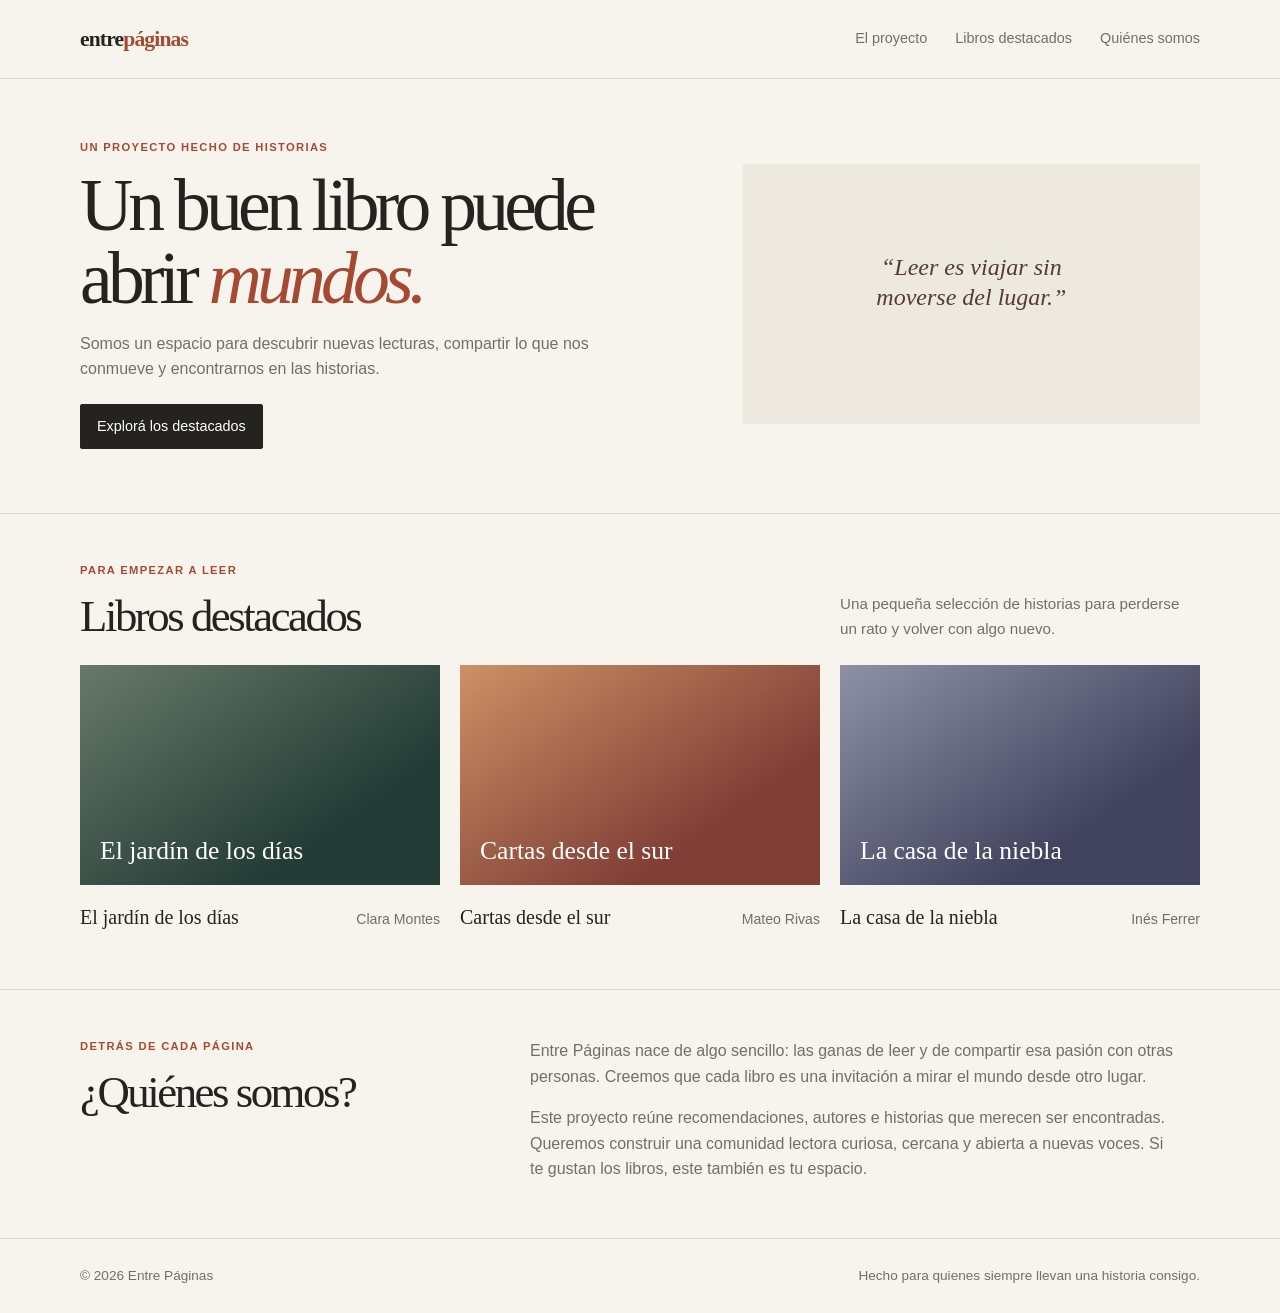
==== index.html @ 8f95ae33 "Add index.html Initial commit of the index.html file containing the structure and styling for the En" ====
<!DOCTYPE html>
<html lang="es">
<head>
  <meta charset="UTF-8">
  <meta name="viewport" content="width=device-width, initial-scale=1.0">
  <meta name="description" content="Conocé Entre Páginas: un proyecto para descubrir historias, compartir lecturas y encontrar tu próximo libro favorito.">
  <title>Entre Páginas — historias para encontrarnos</title>
  <style>
    :root {
      color-scheme: light;
      --paper: #f7f4ee;
      --ink: #24231f;
      --muted: #716f68;
      --accent: #a64932;
      --line: #ded9cf;
      --serif: Georgia, "Times New Roman", serif;
    }

    * { box-sizing: border-box; }

    html { scroll-behavior: smooth; }

    body {
      margin: 0;
      background: var(--paper);
      color: var(--ink);
      font-family: Arial, Helvetica, sans-serif;
      line-height: 1.6;
    }

    a { color: inherit; }

    .wrap {
      width: min(1120px, calc(100% - 48px));
      margin-inline: auto;
    }

    header {
      border-bottom: 1px solid var(--line);
    }

    .navigation {
      min-height: 78px;
      display: flex;
      align-items: center;
      justify-content: space-between;
      gap: 24px;
    }

    .brand {
      font-family: var(--serif);
      font-size: 1.35rem;
      font-weight: 700;
      letter-spacing: -0.04em;
      text-decoration: none;
    }

    .brand span { color: var(--accent); }

    nav {
      display: flex;
      align-items: center;
      gap: 28px;
    }

    nav a {
      color: var(--muted);
      font-size: 0.9rem;
      text-decoration: none;
    }

    nav a:hover, nav a:focus-visible { color: var(--accent); }

    .hero {
      display: grid;
      grid-template-columns: 1.15fr 0.85fr;
      align-items: center;
      gap: 44px;
      padding-block: 60px 64px;
    }

    .eyebrow {
      margin: 0 0 12px;
      color: var(--accent);
      font-size: 0.7rem;
      font-weight: 700;
      letter-spacing: 0.12em;
      text-transform: uppercase;
    }

    h1, h2, h3, p { margin-top: 0; }

    h1, h2, .book-title {
      font-family: var(--serif);
      font-weight: 400;
    }

    h1 {
      max-width: 650px;
      margin-bottom: 16px;
      font-size: clamp(2.8rem, 6vw, 4.6rem);
      letter-spacing: -0.065em;
      line-height: 0.99;
    }

    h1 em { color: var(--accent); font-weight: 400; }

    .hero-copy {
      max-width: 510px;
      margin-bottom: 22px;
      color: var(--muted);
      font-size: 1rem;
    }

    .button {
      display: inline-block;
      padding: 10px 16px;
      border: 1px solid var(--ink);
      border-radius: 2px;
      background: var(--ink);
      color: white;
      font-size: 0.9rem;
      text-decoration: none;
      transition: background 160ms ease, color 160ms ease;
    }

    .button:hover, .button:focus-visible {
      background: transparent;
      color: var(--ink);
    }

    .hero-art {
      position: relative;
      display: grid;
      min-height: 260px;
      place-items: center;
      overflow: hidden;
      background: #eee9df;
    }

    .hero-quote {
      z-index: 1;
      max-width: 230px;
      color: #533c30;
      font-family: var(--serif);
      font-size: 1.5rem;
      font-style: italic;
      line-height: 1.25;
      text-align: center;
    }

    .section {
      padding-block: 48px 56px;
      border-top: 1px solid var(--line);
    }

    .section-heading {
      display: flex;
      align-items: end;
      justify-content: space-between;
      gap: 24px;
      margin-bottom: 24px;
    }

    h2 {
      margin-bottom: 0;
      font-size: clamp(2rem, 3.5vw, 2.8rem);
      letter-spacing: -0.055em;
      line-height: 1.1;
    }

    .section-note {
      max-width: 360px;
      margin: 0;
      color: var(--muted);
      font-size: 0.95rem;
    }

    .books {
      display: grid;
      grid-template-columns: repeat(3, 1fr);
      gap: 20px;
    }

    .book-card { min-width: 0; }

    .book-cover {
      display: flex;
      min-height: 220px;
      align-items: end;
      padding: 20px;
      color: white;
    }

    .cover-one { background: linear-gradient(145deg, #67796a, #243c36 72%); }
    .cover-two { background: linear-gradient(145deg, #cc9165, #803e36 72%); }
    .cover-three { background: linear-gradient(145deg, #8e91a6, #41425d 72%); }

    .cover-label {
      max-width: 230px;
      margin: 0;
      font-family: var(--serif);
      font-size: 1.6rem;
      line-height: 1.05;
    }

    .book-info {
      display: flex;
      align-items: baseline;
      justify-content: space-between;
      gap: 12px;
      padding-top: 16px;
    }

    .book-title {
      margin: 0;
      font-size: 1.25rem;
    }

    .book-author {
      margin: 0;
      color: var(--muted);
      font-size: 0.88rem;
      text-align: right;
    }

    .about {
      display: grid;
      grid-template-columns: 0.75fr 1.25fr;
      gap: 48px;
      align-items: start;
    }

    .about-copy {
      max-width: 650px;
      color: var(--muted);
      font-size: 1rem;
    }

    .about-copy p:last-child { margin-bottom: 0; }

    footer {
      padding-block: 26px;
      border-top: 1px solid var(--line);
      color: var(--muted);
      font-size: 0.85rem;
    }

    .footer-inner {
      display: flex;
      justify-content: space-between;
      gap: 20px;
    }

    @media (max-width: 720px) {
      .wrap { width: min(100% - 36px, 560px); }
      .navigation { min-height: 70px; align-items: flex-start; padding-block: 18px; }
      nav { justify-content: flex-end; flex-wrap: wrap; gap: 8px 16px; }
      nav a { font-size: 0.82rem; }
      .hero { grid-template-columns: 1fr; gap: 28px; padding-block: 48px 52px; }
      .hero-art { min-height: 220px; }
      .section { padding-block: 42px; }
      .section-heading { align-items: flex-start; flex-direction: column; }
      .books { grid-template-columns: 1fr; gap: 34px; }
      .book-cover { min-height: 240px; }
      .about { grid-template-columns: 1fr; gap: 18px; }
    }

    @media (max-width: 420px) {
      .navigation { flex-direction: column; gap: 12px; }
      nav { justify-content: flex-start; }
      .footer-inner { flex-direction: column; gap: 4px; }
    }
  </style>
</head>
<body>
  <header>
    <div class="wrap navigation">
      <a class="brand" href="#" aria-label="Entre Páginas, inicio">entre<span>páginas</span></a>
      <nav aria-label="Navegación principal">
        <a href="#proyecto">El proyecto</a>
        <a href="#destacados">Libros destacados</a>
        <a href="#nosotros">Quiénes somos</a>
      </nav>
    </div>
  </header>

  <main>
    <section class="wrap hero" id="proyecto">
      <div>
        <p class="eyebrow">Un proyecto hecho de historias</p>
        <h1>Un buen libro puede abrir <em>mundos.</em></h1>
        <p class="hero-copy">Somos un espacio para descubrir nuevas lecturas, compartir lo que nos conmueve y encontrarnos en las historias.</p>
        <a class="button" href="#destacados">Explorá los destacados</a>
      </div>
      <div class="hero-art" aria-label="Ilustración decorativa con una frase sobre la lectura" role="img">
        <p class="hero-quote">“Leer es viajar sin moverse del lugar.”</p>
      </div>
    </section>

    <section class="section" id="destacados">
      <div class="wrap">
        <div class="section-heading">
          <div>
            <p class="eyebrow">Para empezar a leer</p>
            <h2>Libros destacados</h2>
          </div>
          <p class="section-note">Una pequeña selección de historias para perderse un rato y volver con algo nuevo.</p>
        </div>
        <div class="books">
          <article class="book-card">
            <div class="book-cover cover-one" role="img" aria-label="Portada ilustrativa en tonos verdes">
              <p class="cover-label">El jardín de los días</p>
            </div>
            <div class="book-info">
              <h3 class="book-title">El jardín de los días</h3>
              <p class="book-author">Clara Montes</p>
            </div>
          </article>
          <article class="book-card">
            <div class="book-cover cover-two" role="img" aria-label="Portada ilustrativa en tonos terracota">
              <p class="cover-label">Cartas desde el sur</p>
            </div>
            <div class="book-info">
              <h3 class="book-title">Cartas desde el sur</h3>
              <p class="book-author">Mateo Rivas</p>
            </div>
          </article>
          <article class="book-card">
            <div class="book-cover cover-three" role="img" aria-label="Portada ilustrativa en tonos violetas">
              <p class="cover-label">La casa de la niebla</p>
            </div>
            <div class="book-info">
              <h3 class="book-title">La casa de la niebla</h3>
              <p class="book-author">Inés Ferrer</p>
            </div>
          </article>
        </div>
      </div>
    </section>

    <section class="section" id="nosotros">
      <div class="wrap about">
        <div>
          <p class="eyebrow">Detrás de cada página</p>
          <h2>¿Quiénes somos?</h2>
        </div>
        <div class="about-copy">
          <p>Entre Páginas nace de algo sencillo: las ganas de leer y de compartir esa pasión con otras personas. Creemos que cada libro es una invitación a mirar el mundo desde otro lugar.</p>
          <p>Este proyecto reúne recomendaciones, autores e historias que merecen ser encontradas. Queremos construir una comunidad lectora curiosa, cercana y abierta a nuevas voces. Si te gustan los libros, este también es tu espacio.</p>
        </div>
      </div>
    </section>
  </main>

  <footer>
    <div class="wrap footer-inner">
      <span>© 2026 Entre Páginas</span>
      <span>Hecho para quienes siempre llevan una historia consigo.</span>
    </div>
  </footer>
</body>
</html>
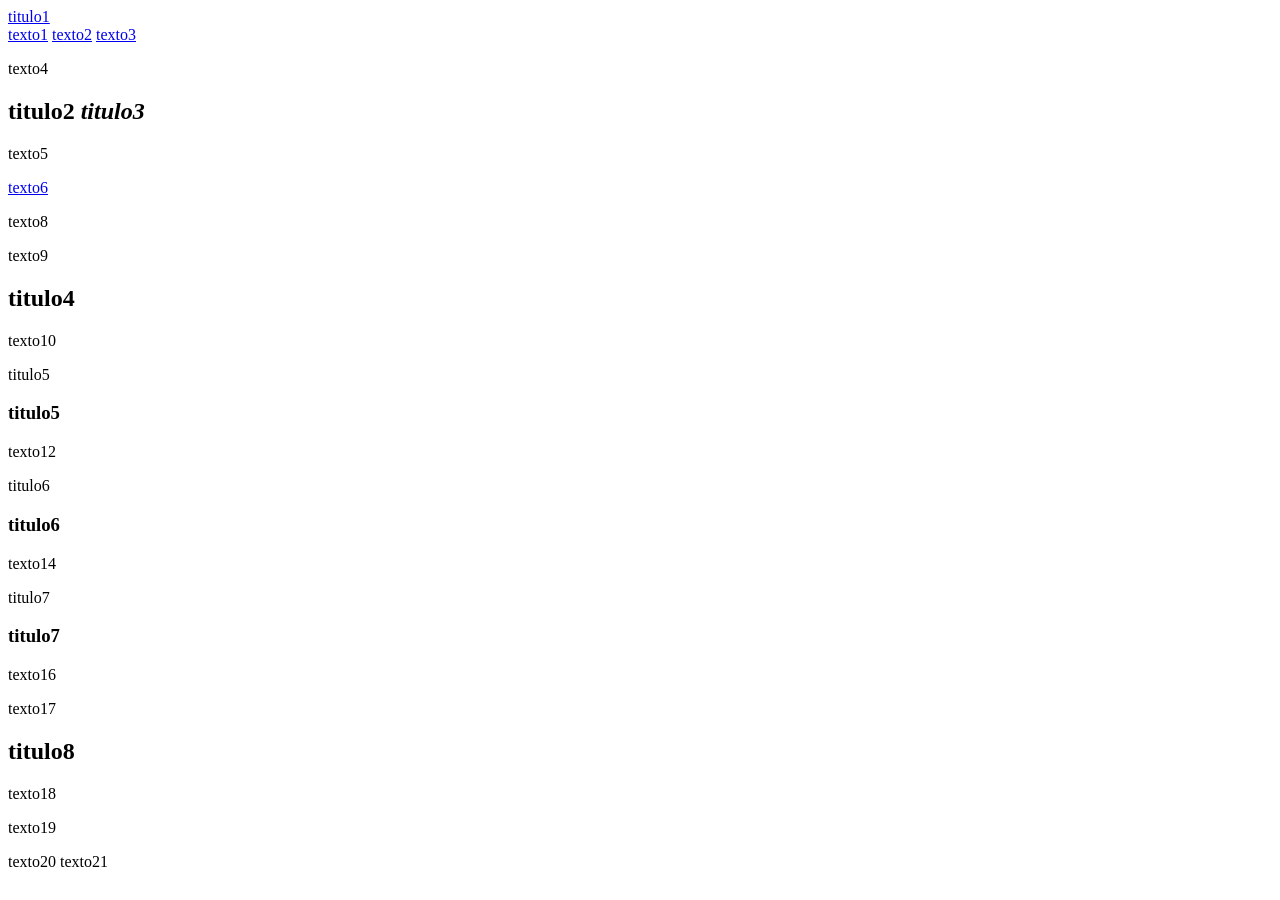
==== commit c60cef7d: "Update index.html with new content and styles" ====
--- a/index.html
+++ b/index.html
@@ -3,284 +3,18 @@
 <head>
   <meta charset="UTF-8">
   <meta name="viewport" content="width=device-width, initial-scale=1.0">
-  <meta name="description" content="Conocé Entre Páginas: un proyecto para descubrir historias, compartir lecturas y encontrar tu próximo libro favorito.">
-  <title>Entre Páginas — historias para encontrarnos</title>
-  <style>
-    :root {
-      color-scheme: light;
-      --paper: #f7f4ee;
-      --ink: #24231f;
-      --muted: #716f68;
-      --accent: #a64932;
-      --line: #ded9cf;
-      --serif: Georgia, "Times New Roman", serif;
-    }
-
-    * { box-sizing: border-box; }
-
-    html { scroll-behavior: smooth; }
-
-    body {
-      margin: 0;
-      background: var(--paper);
-      color: var(--ink);
-      font-family: Arial, Helvetica, sans-serif;
-      line-height: 1.6;
-    }
-
-    a { color: inherit; }
-
-    .wrap {
-      width: min(1120px, calc(100% - 48px));
-      margin-inline: auto;
-    }
-
-    header {
-      border-bottom: 1px solid var(--line);
-    }
-
-    .navigation {
-      min-height: 78px;
-      display: flex;
-      align-items: center;
-      justify-content: space-between;
-      gap: 24px;
-    }
-
-    .brand {
-      font-family: var(--serif);
-      font-size: 1.35rem;
-      font-weight: 700;
-      letter-spacing: -0.04em;
-      text-decoration: none;
-    }
-
-    .brand span { color: var(--accent); }
-
-    nav {
-      display: flex;
-      align-items: center;
-      gap: 28px;
-    }
-
-    nav a {
-      color: var(--muted);
-      font-size: 0.9rem;
-      text-decoration: none;
-    }
-
-    nav a:hover, nav a:focus-visible { color: var(--accent); }
-
-    .hero {
-      display: grid;
-      grid-template-columns: 1.15fr 0.85fr;
-      align-items: center;
-      gap: 44px;
-      padding-block: 60px 64px;
-    }
-
-    .eyebrow {
-      margin: 0 0 12px;
-      color: var(--accent);
-      font-size: 0.7rem;
-      font-weight: 700;
-      letter-spacing: 0.12em;
-      text-transform: uppercase;
-    }
-
-    h1, h2, h3, p { margin-top: 0; }
-
-    h1, h2, .book-title {
-      font-family: var(--serif);
-      font-weight: 400;
-    }
-
-    h1 {
-      max-width: 650px;
-      margin-bottom: 16px;
-      font-size: clamp(2.8rem, 6vw, 4.6rem);
-      letter-spacing: -0.065em;
-      line-height: 0.99;
-    }
-
-    h1 em { color: var(--accent); font-weight: 400; }
-
-    .hero-copy {
-      max-width: 510px;
-      margin-bottom: 22px;
-      color: var(--muted);
-      font-size: 1rem;
-    }
-
-    .button {
-      display: inline-block;
-      padding: 10px 16px;
-      border: 1px solid var(--ink);
-      border-radius: 2px;
-      background: var(--ink);
-      color: white;
-      font-size: 0.9rem;
-      text-decoration: none;
-      transition: background 160ms ease, color 160ms ease;
-    }
-
-    .button:hover, .button:focus-visible {
-      background: transparent;
-      color: var(--ink);
-    }
-
-    .hero-art {
-      position: relative;
-      display: grid;
-      min-height: 260px;
-      place-items: center;
-      overflow: hidden;
-      background: #eee9df;
-    }
-
-    .hero-quote {
-      z-index: 1;
-      max-width: 230px;
-      color: #533c30;
-      font-family: var(--serif);
-      font-size: 1.5rem;
-      font-style: italic;
-      line-height: 1.25;
-      text-align: center;
-    }
-
-    .section {
-      padding-block: 48px 56px;
-      border-top: 1px solid var(--line);
-    }
-
-    .section-heading {
-      display: flex;
-      align-items: end;
-      justify-content: space-between;
-      gap: 24px;
-      margin-bottom: 24px;
-    }
-
-    h2 {
-      margin-bottom: 0;
-      font-size: clamp(2rem, 3.5vw, 2.8rem);
-      letter-spacing: -0.055em;
-      line-height: 1.1;
-    }
-
-    .section-note {
-      max-width: 360px;
-      margin: 0;
-      color: var(--muted);
-      font-size: 0.95rem;
-    }
-
-    .books {
-      display: grid;
-      grid-template-columns: repeat(3, 1fr);
-      gap: 20px;
-    }
-
-    .book-card { min-width: 0; }
-
-    .book-cover {
-      display: flex;
-      min-height: 220px;
-      align-items: end;
-      padding: 20px;
-      color: white;
-    }
-
-    .cover-one { background: linear-gradient(145deg, #67796a, #243c36 72%); }
-    .cover-two { background: linear-gradient(145deg, #cc9165, #803e36 72%); }
-    .cover-three { background: linear-gradient(145deg, #8e91a6, #41425d 72%); }
-
-    .cover-label {
-      max-width: 230px;
-      margin: 0;
-      font-family: var(--serif);
-      font-size: 1.6rem;
-      line-height: 1.05;
-    }
-
-    .book-info {
-      display: flex;
-      align-items: baseline;
-      justify-content: space-between;
-      gap: 12px;
-      padding-top: 16px;
-    }
-
-    .book-title {
-      margin: 0;
-      font-size: 1.25rem;
-    }
-
-    .book-author {
-      margin: 0;
-      color: var(--muted);
-      font-size: 0.88rem;
-      text-align: right;
-    }
-
-    .about {
-      display: grid;
-      grid-template-columns: 0.75fr 1.25fr;
-      gap: 48px;
-      align-items: start;
-    }
-
-    .about-copy {
-      max-width: 650px;
-      color: var(--muted);
-      font-size: 1rem;
-    }
-
-    .about-copy p:last-child { margin-bottom: 0; }
-
-    footer {
-      padding-block: 26px;
-      border-top: 1px solid var(--line);
-      color: var(--muted);
-      font-size: 0.85rem;
-    }
-
-    .footer-inner {
-      display: flex;
-      justify-content: space-between;
-      gap: 20px;
-    }
-
-    @media (max-width: 720px) {
-      .wrap { width: min(100% - 36px, 560px); }
-      .navigation { min-height: 70px; align-items: flex-start; padding-block: 18px; }
-      nav { justify-content: flex-end; flex-wrap: wrap; gap: 8px 16px; }
-      nav a { font-size: 0.82rem; }
-      .hero { grid-template-columns: 1fr; gap: 28px; padding-block: 48px 52px; }
-      .hero-art { min-height: 220px; }
-      .section { padding-block: 42px; }
-      .section-heading { align-items: flex-start; flex-direction: column; }
-      .books { grid-template-columns: 1fr; gap: 34px; }
-      .book-cover { min-height: 240px; }
-      .about { grid-template-columns: 1fr; gap: 18px; }
-    }
-
-    @media (max-width: 420px) {
-      .navigation { flex-direction: column; gap: 12px; }
-      nav { justify-content: flex-start; }
-      .footer-inner { flex-direction: column; gap: 4px; }
-    }
-  </style>
+  <meta name="description" content="texto1">
+  <title>titulo1</title>
+  <link rel="stylesheet" href="styles.css">
 </head>
 <body>
   <header>
     <div class="wrap navigation">
-      <a class="brand" href="#" aria-label="Entre Páginas, inicio">entre<span>páginas</span></a>
+      <a class="brand" href="#" aria-label="titulo1, inicio">titulo1</a>
       <nav aria-label="Navegación principal">
-        <a href="#proyecto">El proyecto</a>
-        <a href="#destacados">Libros destacados</a>
-        <a href="#nosotros">Quiénes somos</a>
+        <a href="#proyecto">texto1</a>
+        <a href="#destacados">texto2</a>
+        <a href="#nosotros">texto3</a>
       </nav>
     </div>
   </header>
@@ -288,13 +22,13 @@
   <main>
     <section class="wrap hero" id="proyecto">
       <div>
-        <p class="eyebrow">Un proyecto hecho de historias</p>
-        <h1>Un buen libro puede abrir <em>mundos.</em></h1>
-        <p class="hero-copy">Somos un espacio para descubrir nuevas lecturas, compartir lo que nos conmueve y encontrarnos en las historias.</p>
-        <a class="button" href="#destacados">Explorá los destacados</a>
+        <p class="eyebrow">texto4</p>
+        <h1>titulo2 <em>titulo3</em></h1>
+        <p class="hero-copy">texto5</p>
+        <a class="button" href="#destacados">texto6</a>
       </div>
-      <div class="hero-art" aria-label="Ilustración decorativa con una frase sobre la lectura" role="img">
-        <p class="hero-quote">“Leer es viajar sin moverse del lugar.”</p>
+      <div class="hero-art" aria-label="texto7" role="img">
+        <p class="hero-quote">texto8</p>
       </div>
     </section>
 
@@ -302,37 +36,37 @@
       <div class="wrap">
         <div class="section-heading">
           <div>
-            <p class="eyebrow">Para empezar a leer</p>
-            <h2>Libros destacados</h2>
+            <p class="eyebrow">texto9</p>
+            <h2>titulo4</h2>
           </div>
-          <p class="section-note">Una pequeña selección de historias para perderse un rato y volver con algo nuevo.</p>
+          <p class="section-note">texto10</p>
         </div>
         <div class="books">
           <article class="book-card">
-            <div class="book-cover cover-one" role="img" aria-label="Portada ilustrativa en tonos verdes">
-              <p class="cover-label">El jardín de los días</p>
+            <div class="book-cover cover-one" role="img" aria-label="texto11">
+              <p class="cover-label">titulo5</p>
             </div>
             <div class="book-info">
-              <h3 class="book-title">El jardín de los días</h3>
-              <p class="book-author">Clara Montes</p>
+              <h3 class="book-title">titulo5</h3>
+              <p class="book-author">texto12</p>
             </div>
           </article>
           <article class="book-card">
-            <div class="book-cover cover-two" role="img" aria-label="Portada ilustrativa en tonos terracota">
-              <p class="cover-label">Cartas desde el sur</p>
+            <div class="book-cover cover-two" role="img" aria-label="texto13">
+              <p class="cover-label">titulo6</p>
             </div>
             <div class="book-info">
-              <h3 class="book-title">Cartas desde el sur</h3>
-              <p class="book-author">Mateo Rivas</p>
+              <h3 class="book-title">titulo6</h3>
+              <p class="book-author">texto14</p>
             </div>
           </article>
           <article class="book-card">
-            <div class="book-cover cover-three" role="img" aria-label="Portada ilustrativa en tonos violetas">
-              <p class="cover-label">La casa de la niebla</p>
+            <div class="book-cover cover-three" role="img" aria-label="texto15">
+              <p class="cover-label">titulo7</p>
             </div>
             <div class="book-info">
-              <h3 class="book-title">La casa de la niebla</h3>
-              <p class="book-author">Inés Ferrer</p>
+              <h3 class="book-title">titulo7</h3>
+              <p class="book-author">texto16</p>
             </div>
           </article>
         </div>
@@ -342,12 +76,12 @@
     <section class="section" id="nosotros">
       <div class="wrap about">
         <div>
-          <p class="eyebrow">Detrás de cada página</p>
-          <h2>¿Quiénes somos?</h2>
+          <p class="eyebrow">texto17</p>
+          <h2>titulo8</h2>
         </div>
         <div class="about-copy">
-          <p>Entre Páginas nace de algo sencillo: las ganas de leer y de compartir esa pasión con otras personas. Creemos que cada libro es una invitación a mirar el mundo desde otro lugar.</p>
-          <p>Este proyecto reúne recomendaciones, autores e historias que merecen ser encontradas. Queremos construir una comunidad lectora curiosa, cercana y abierta a nuevas voces. Si te gustan los libros, este también es tu espacio.</p>
+          <p>texto18</p>
+          <p>texto19</p>
         </div>
       </div>
     </section>
@@ -355,8 +89,8 @@
 
   <footer>
     <div class="wrap footer-inner">
-      <span>© 2026 Entre Páginas</span>
-      <span>Hecho para quienes siempre llevan una historia consigo.</span>
+      <span>texto20</span>
+      <span>texto21</span>
     </div>
   </footer>
 </body>
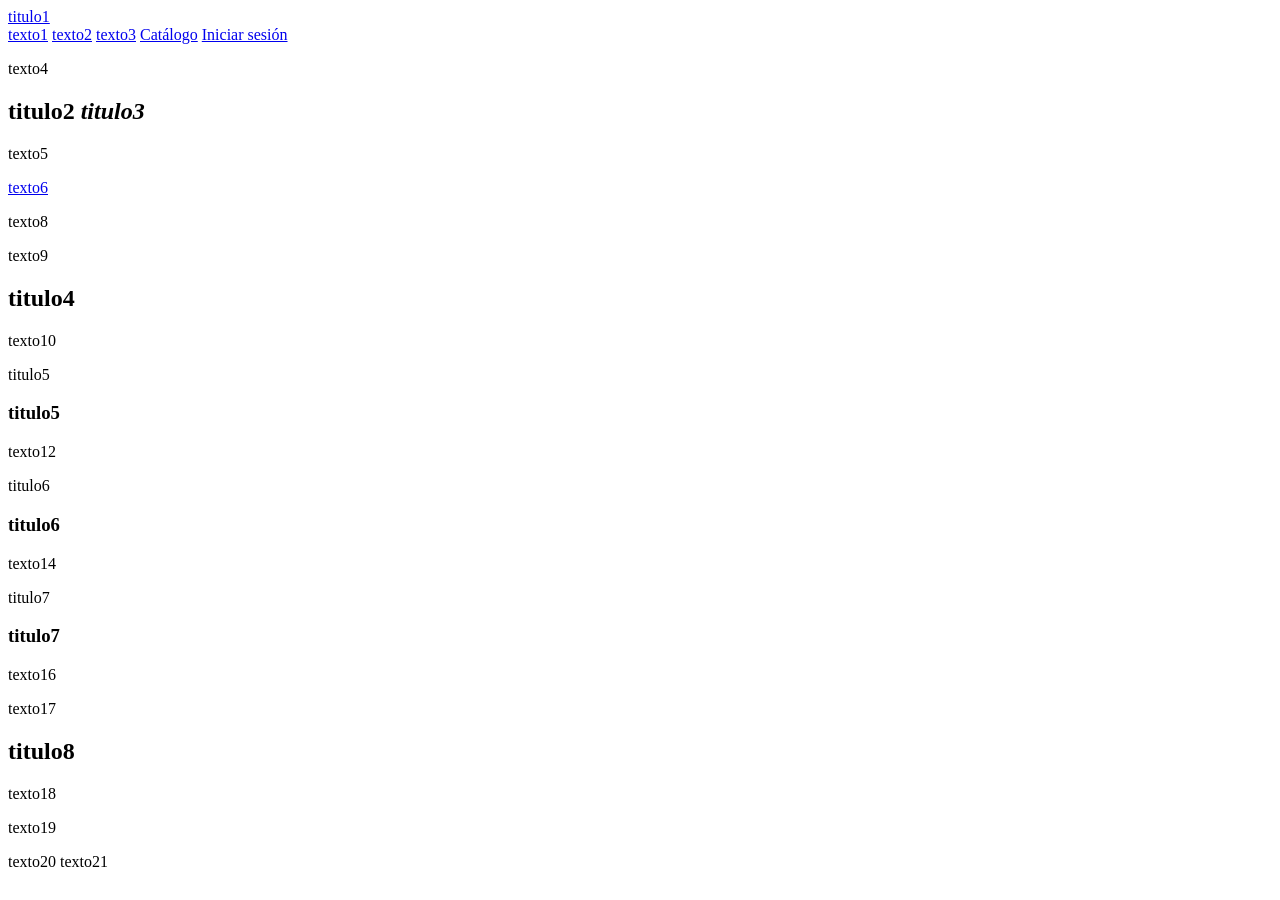
==== commit c015a10a: "Add links to catalog and login in navigation" ====
--- a/index.html
+++ b/index.html
@@ -15,6 +15,8 @@
         <a href="#proyecto">texto1</a>
         <a href="#destacados">texto2</a>
         <a href="#nosotros">texto3</a>
+        <a href="catalogo.html">Catálogo</a>
+        <a href="login.html">Iniciar sesión</a>
       </nav>
     </div>
   </header>
